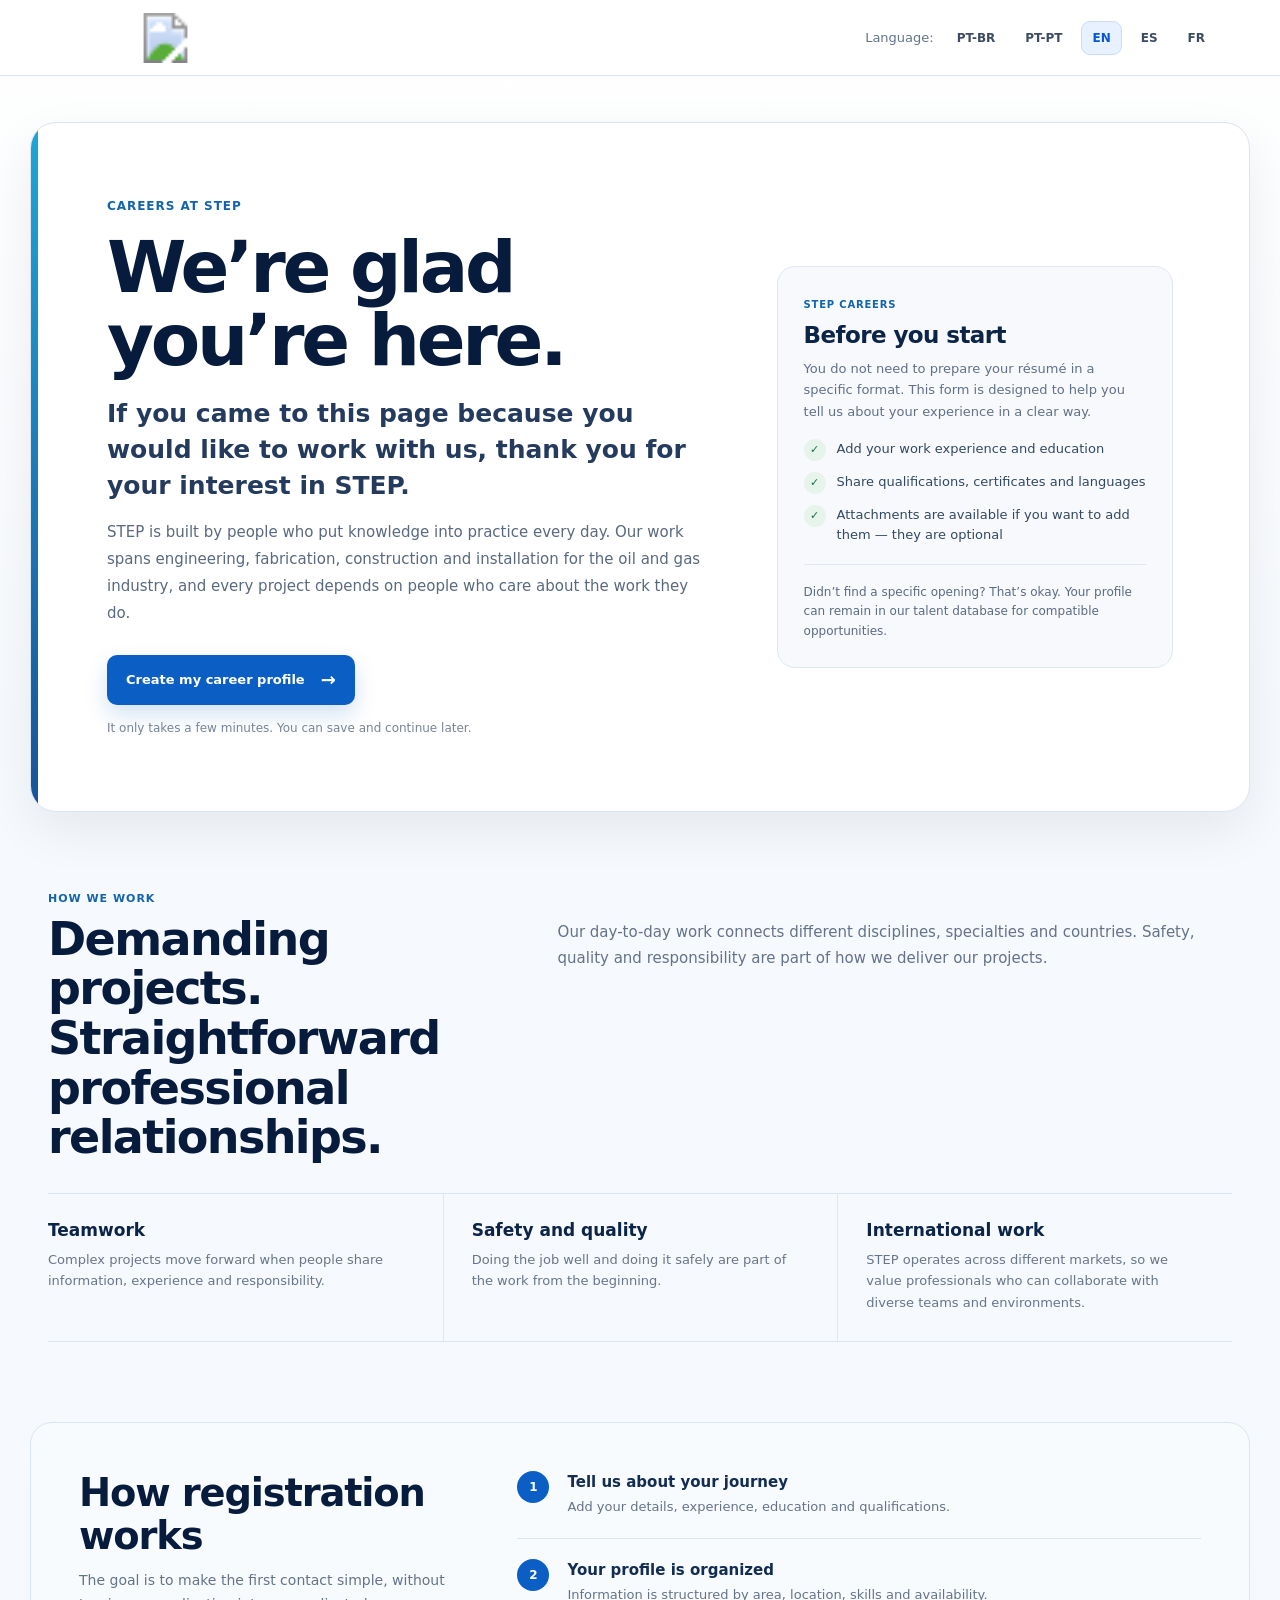
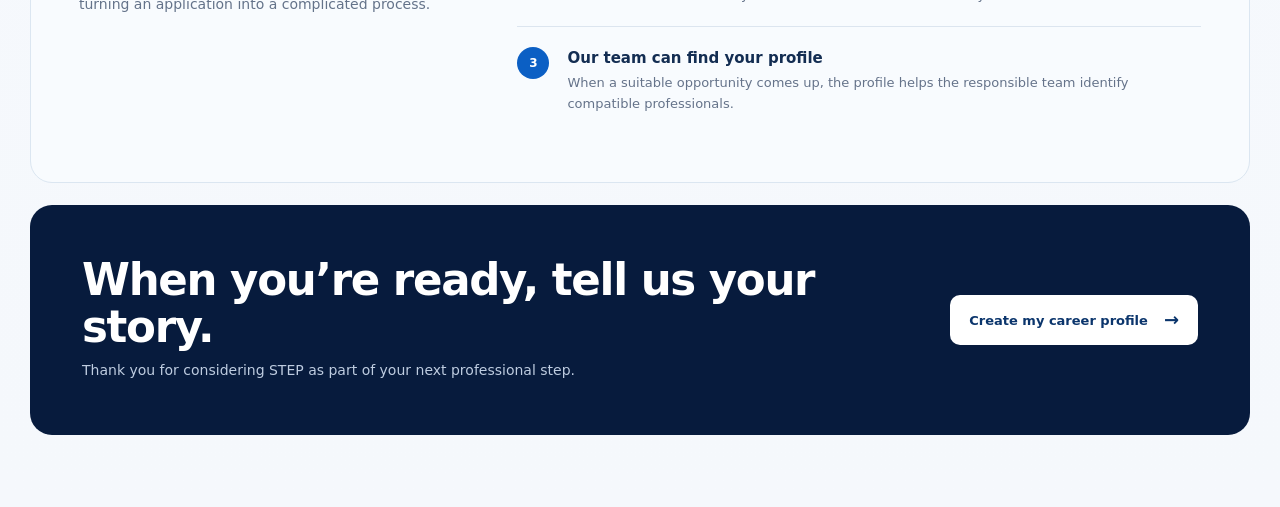
==== en/index.html @ a81ce8d3 "Ativa apresentação humanizada no portal em inglês" ====
<!doctype html>
<html lang="en">
<head>
  <meta charset="utf-8"><meta name="viewport" content="width=device-width,initial-scale=1">
  <title>STEP Careers | Jobs & Global Talent | STEP Oil & Gas</title>
  <meta name="description" content="Create your professional profile with STEP Oil & Gas. Join the STEP global talent database for engineering, construction, offshore, FPSO, maintenance, welding, inspection and STEP ManPower opportunities.">
  <meta name="robots" content="index,follow,max-image-preview:large,max-snippet:-1,max-video-preview:-1"><meta name="theme-color" content="#071b3d">
  <link rel="canonical" href="https://step-og.com/careers/en/">
  <link rel="alternate" hreflang="x-default" href="https://step-og.com/careers/"><link rel="alternate" hreflang="en" href="https://step-og.com/careers/en/"><link rel="alternate" hreflang="pt-BR" href="https://step-og.com/careers/pt-br/"><link rel="alternate" hreflang="pt-PT" href="https://step-og.com/careers/pt-pt/"><link rel="alternate" hreflang="es" href="https://step-og.com/careers/es/"><link rel="alternate" hreflang="fr" href="https://step-og.com/careers/fr/">
  <meta property="og:type" content="website"><meta property="og:site_name" content="STEP Oil & Gas"><meta property="og:locale" content="en_US"><meta property="og:title" content="STEP Careers | Global Talent"><meta property="og:description" content="Create your professional profile for future opportunities with STEP Oil & Gas and STEP Integrated Solutions."><meta property="og:url" content="https://step-og.com/careers/en/"><meta name="twitter:card" content="summary_large_image">
  <link rel="stylesheet" href="../src/styles.css">
  <script type="application/ld+json">{"@context":"https://schema.org","@graph":[{"@type":"Organization","@id":"https://step-og.com/#organization","name":"STEP Oil & Gas","alternateName":["STEP","STEP Integrated Solutions","STEP Solutions"],"url":"https://step-og.com/","areaServed":["Brazil","Portugal","Namibia","Norway","United States","Romania","Guyana"]},{"@type":"WebPage","@id":"https://step-og.com/careers/en/#webpage","url":"https://step-og.com/careers/en/","name":"STEP Careers | Jobs & Global Talent | STEP Oil & Gas","description":"Global professional profile registration for STEP Oil & Gas talent opportunities.","inLanguage":"en","about":{"@id":"https://step-og.com/#organization"}}]}</script>
</head>
<body>
  <div id="step-careers-root" data-locale="en" data-base="../"></div>
  <noscript><main style="max-width:900px;margin:60px auto;padding:24px;font-family:Arial,sans-serif"><h1>STEP Careers — STEP Oil & Gas</h1><p>Enable JavaScript to complete your career profile and join the STEP Integrated Solutions global talent database.</p></main></noscript>
  <script type="module" src="../src/module.js"></script>
  <script type="module" src="../src/landing-v3.js?v=3"></script>
</body>
</html>
---- src/styles.css ----
:root {
  --step-careers-navy:#071b3d;
  --step-careers-blue:#0757d4;
  --step-careers-blue-2:#0b6bff;
  --step-careers-cyan:#dfeeff;
  --step-careers-bg:#f5f8fc;
  --step-careers-card:#ffffff;
  --step-careers-text:#10213d;
  --step-careers-muted:#64748b;
  --step-careers-border:#d9e2ef;
  --step-careers-success:#0f9f64;
  --step-careers-danger:#d63b3b;
  --step-careers-warning:#d99200;
  --step-careers-radius:18px;
  --step-careers-shadow:0 14px 40px rgba(7,27,61,.08);
}

*{box-sizing:border-box}
body{margin:0;background:var(--step-careers-bg);color:var(--step-careers-text);font-family:Inter,ui-sans-serif,system-ui,-apple-system,BlinkMacSystemFont,"Segoe UI",sans-serif}

.step-careers-shell{min-height:100vh;background:linear-gradient(180deg,#fff 0,#f6f9fd 34%,#f5f8fc 100%)}
.step-careers-topbar{height:76px;background:#fff;border-bottom:1px solid var(--step-careers-border);display:flex;align-items:center;justify-content:space-between;padding:0 clamp(20px,5vw,72px);position:sticky;top:0;z-index:50}
.step-careers-brand{display:flex;align-items:center;gap:14px;text-decoration:none;color:var(--step-careers-navy)}
.step-careers-brandmark{width:42px;height:42px;border:3px solid var(--step-careers-blue);border-radius:50%;display:grid;place-items:center;font-weight:900;color:var(--step-careers-blue);letter-spacing:-1px}
.step-careers-brandtext strong{display:block;font-size:18px;letter-spacing:.01em}.step-careers-brandtext span{font-size:11px;color:var(--step-careers-muted);text-transform:uppercase;letter-spacing:.13em}

.step-careers-language{display:flex;align-items:center;gap:8px}.step-careers-language-label{font-size:13px;color:var(--step-careers-muted);margin-right:4px}.step-careers-language a{min-width:38px;height:34px;padding:0 10px;border-radius:9px;display:grid;place-items:center;border:1px solid transparent;text-decoration:none;color:#3d4b63;font-size:12px;font-weight:700}.step-careers-language a:hover{background:#eef5ff}.step-careers-language a[aria-current="page"]{background:#e8f1ff;color:var(--step-careers-blue);border-color:#c9dcff}

.step-careers-container{width:min(1220px,calc(100% - 32px));margin:0 auto;padding:46px 0 72px}.step-careers-hero{display:grid;grid-template-columns:minmax(0,1fr) auto;gap:30px;align-items:end;margin-bottom:28px}.step-careers-badge{display:inline-flex;align-items:center;gap:8px;padding:7px 12px;border-radius:999px;background:#eaf2ff;color:var(--step-careers-blue);font-weight:800;font-size:12px;letter-spacing:.04em;text-transform:uppercase;margin-bottom:14px}.step-careers-hero h1{font-size:clamp(34px,5vw,58px);line-height:1.02;letter-spacing:-.035em;margin:0 0 14px;color:var(--step-careers-navy)}.step-careers-hero p{margin:0;max-width:850px;font-size:16px;line-height:1.7;color:#52627b}.step-careers-hero-note{margin-top:8px!important;font-size:14px!important;color:#718096!important}.step-careers-progress-card{min-width:220px;background:var(--step-careers-card);border:1px solid var(--step-careers-border);border-radius:16px;padding:16px 18px;box-shadow:var(--step-careers-shadow)}.step-careers-progress-label{font-size:12px;color:var(--step-careers-muted);margin-bottom:8px}.step-careers-progress-track{height:8px;background:#edf2f8;border-radius:999px;overflow:hidden}.step-careers-progress-bar{height:100%;width:0;background:linear-gradient(90deg,var(--step-careers-blue),var(--step-careers-blue-2));border-radius:inherit;transition:width .25s ease}.step-careers-progress-value{font-weight:800;color:var(--step-careers-navy);font-size:13px;margin-top:8px}

.step-careers-form{display:grid;gap:16px}.step-careers-section{background:var(--step-careers-card);border:1px solid var(--step-careers-border);border-radius:var(--step-careers-radius);box-shadow:0 8px 26px rgba(7,27,61,.05);padding:24px}.step-careers-section-head{display:flex;align-items:center;justify-content:space-between;gap:16px;margin-bottom:18px}.step-careers-section h2{font-size:18px;margin:0;color:var(--step-careers-navy);letter-spacing:-.01em}.step-careers-section-hint{font-size:12px;color:var(--step-careers-muted)}

.step-careers-grid{display:grid;grid-template-columns:repeat(12,minmax(0,1fr));gap:15px}.step-careers-field{grid-column:span 6;display:flex;flex-direction:column;gap:7px}.step-careers-field.is-full{grid-column:1/-1}.step-careers-field.is-third{grid-column:span 4}.step-careers-field.is-quarter{grid-column:span 3}.step-careers-field label,.step-careers-label{font-size:12px;font-weight:750;color:#31415a}.step-careers-field label span{color:var(--step-careers-danger)}
.step-careers-field input,.step-careers-field select,.step-careers-field textarea{width:100%;border:1px solid #ccd7e7;border-radius:10px;background:#fff;color:var(--step-careers-text);font:inherit;font-size:14px;outline:none;transition:border-color .15s,box-shadow .15s;background-clip:padding-box}.step-careers-field input,.step-careers-field select{height:44px;padding:0 12px}.step-careers-field textarea{min-height:104px;resize:vertical;padding:12px}.step-careers-field input:focus,.step-careers-field select:focus,.step-careers-field textarea:focus{border-color:#72a7ff;box-shadow:0 0 0 3px rgba(11,107,255,.11)}

.step-careers-repeat-list{display:grid;gap:12px}.step-careers-repeat-item{border:1px solid #e2e8f1;background:#fbfdff;border-radius:14px;padding:16px;position:relative}.step-careers-repeat-actions{display:flex;justify-content:flex-end;margin-top:12px}.step-careers-inline-check{display:flex;align-items:center;gap:8px;margin-top:2px;font-size:13px;color:#4d5d75}.step-careers-inline-check input{width:16px;height:16px;accent-color:var(--step-careers-blue)}

.step-careers-qualifications{display:grid;grid-template-columns:repeat(4,minmax(0,1fr));gap:10px;margin-bottom:16px}.step-careers-chip-check{display:flex;align-items:center;gap:9px;border:1px solid #d8e2ef;background:#fbfdff;border-radius:10px;padding:11px 12px;font-size:13px;color:#33445d}.step-careers-chip-check input{accent-color:var(--step-careers-blue)}

.step-careers-btn{border:0;border-radius:10px;min-height:42px;padding:0 16px;font:inherit;font-size:13px;font-weight:800;cursor:pointer;display:inline-flex;align-items:center;justify-content:center;gap:8px;transition:transform .15s,box-shadow .15s,background .15s}.step-careers-btn:hover{transform:translateY(-1px)}.step-careers-btn-primary{background:linear-gradient(135deg,var(--step-careers-blue),var(--step-careers-blue-2));color:#fff;box-shadow:0 10px 24px rgba(7,87,212,.2)}.step-careers-btn-secondary{background:#fff;color:var(--step-careers-blue);border:1px solid #b9cff2}.step-careers-btn-ghost{background:#f6f8fb;color:#6b778b;border:1px solid #e0e7f0}.step-careers-btn-danger{background:#fff5f5;color:var(--step-careers-danger);border:1px solid #f2caca}.step-careers-btn-small{min-height:36px;padding:0 12px;font-size:12px}

.step-careers-footer-actions{position:sticky;bottom:0;z-index:30;display:flex;align-items:center;justify-content:space-between;gap:18px;padding:16px 18px;margin-top:2px;border:1px solid var(--step-careers-border);border-radius:16px;background:rgba(255,255,255,.94);backdrop-filter:blur(14px);box-shadow:0 -12px 34px rgba(7,27,61,.06)}.step-careers-consent{display:flex;align-items:flex-start;gap:10px;max-width:760px;font-size:12px;line-height:1.55;color:#5b6a80}.step-careers-consent input{margin-top:2px;accent-color:var(--step-careers-blue)}.step-careers-actions{display:flex;gap:10px;white-space:nowrap}

.step-careers-status{display:none;border-radius:12px;padding:13px 15px;font-size:13px;font-weight:700;margin-bottom:4px}.step-careers-status.is-visible{display:block}.step-careers-status.is-success{background:#ebfbf4;color:#0b7650;border:1px solid #bfe8d5}.step-careers-status.is-error{background:#fff1f1;color:#a52828;border:1px solid #f0c5c5}.step-careers-status.is-info{background:#edf5ff;color:#185cae;border:1px solid #c8ddfb}

.step-careers-seo-context{margin:28px 0 0;padding:20px 22px;border-radius:14px;background:#eef5ff;border:1px solid #d7e6fb;color:#44566f}.step-careers-seo-context h2{font-size:16px;margin:0 0 8px;color:var(--step-careers-navy)}.step-careers-seo-context p{font-size:13px;line-height:1.65;margin:0}.step-careers-seo-context a{color:var(--step-careers-blue);font-weight:750}

@media (max-width:900px){.step-careers-hero{grid-template-columns:1fr}.step-careers-progress-card{display:none}.step-careers-field,.step-careers-field.is-third,.step-careers-field.is-quarter{grid-column:1/-1}.step-careers-qualifications{grid-template-columns:repeat(2,minmax(0,1fr))}.step-careers-footer-actions{position:static;align-items:stretch;flex-direction:column}.step-careers-actions{display:grid;grid-template-columns:1fr 1fr}.step-careers-topbar{height:auto;min-height:72px;padding:12px 18px;gap:12px}.step-careers-language-label{display:none}}
@media (max-width:560px){.step-careers-container{width:min(100% - 20px,1220px);padding-top:30px}.step-careers-section{padding:18px}.step-careers-section-head{align-items:flex-start;flex-direction:column}.step-careers-qualifications{grid-template-columns:1fr}.step-careers-language{gap:2px}.step-careers-language a{min-width:32px;padding:0 7px}.step-careers-brandtext span{display:none}.step-careers-actions{grid-template-columns:1fr}.step-careers-hero h1{font-size:34px}}
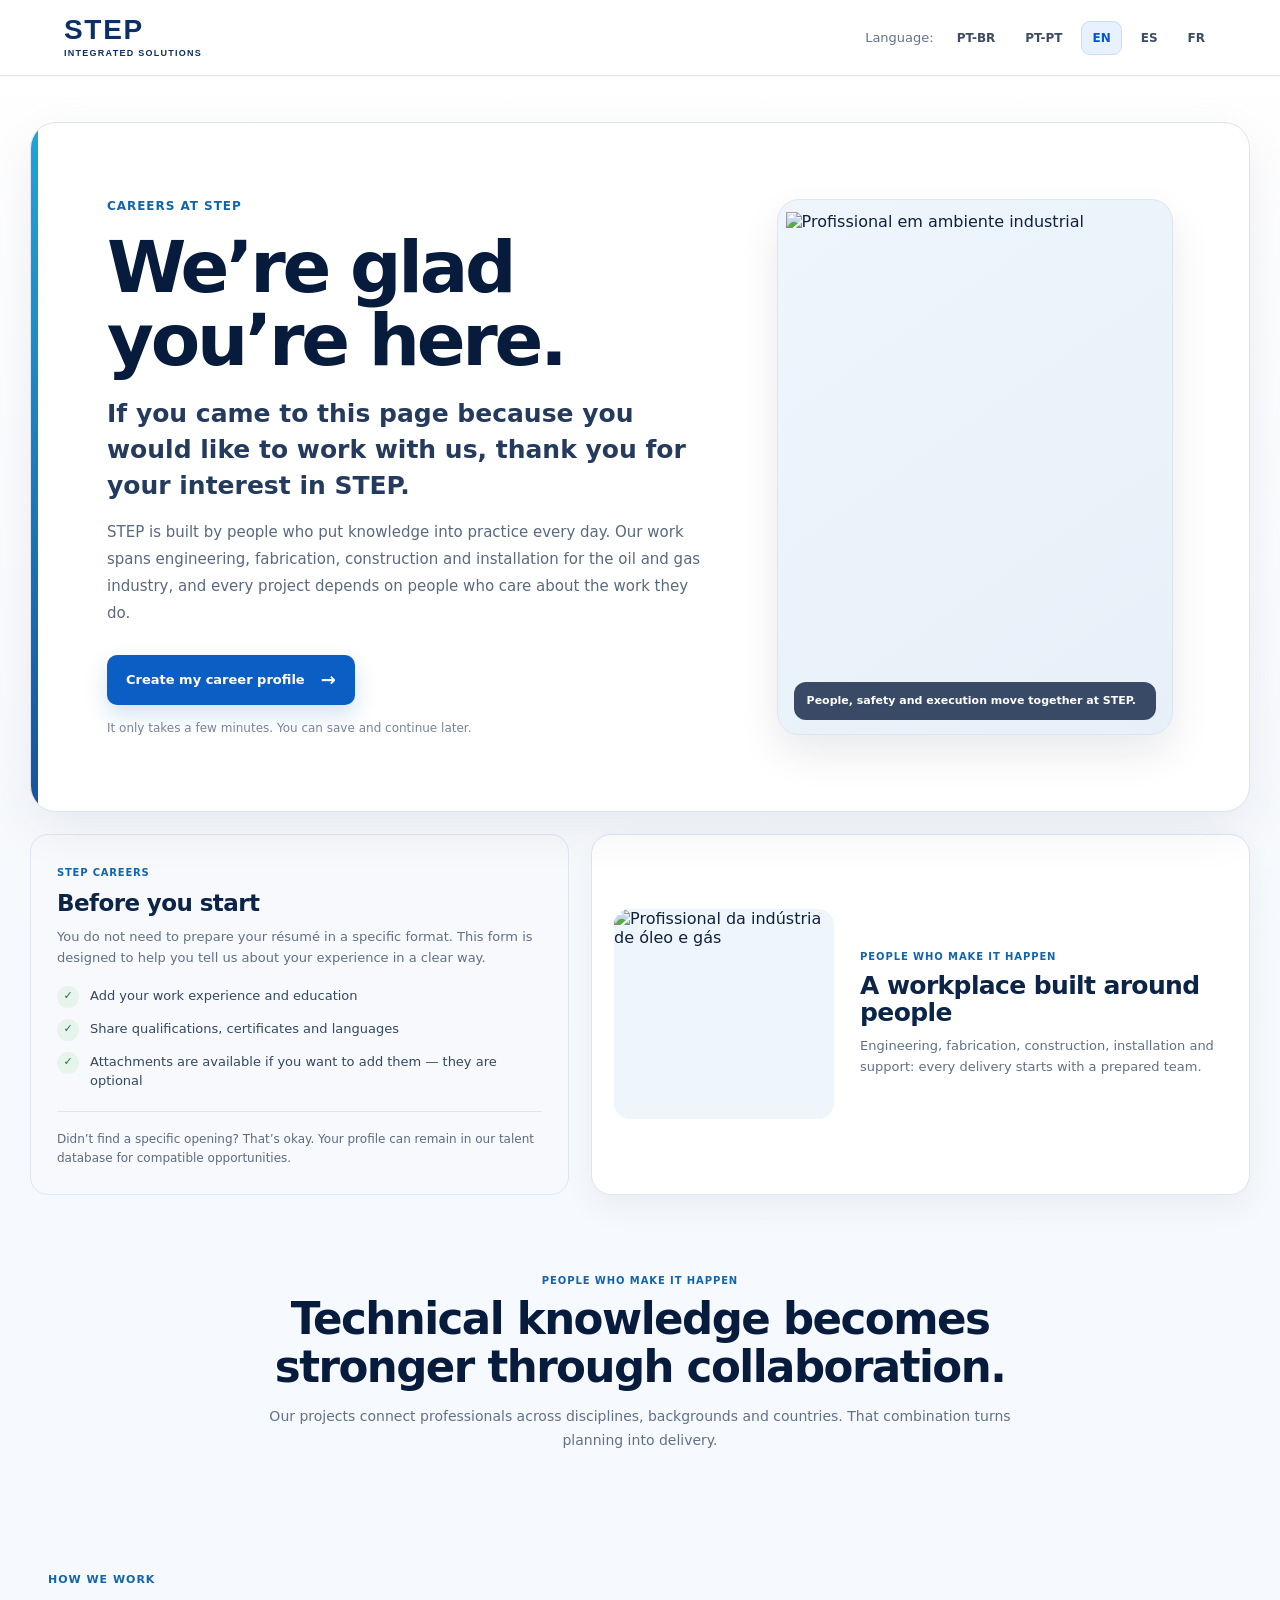
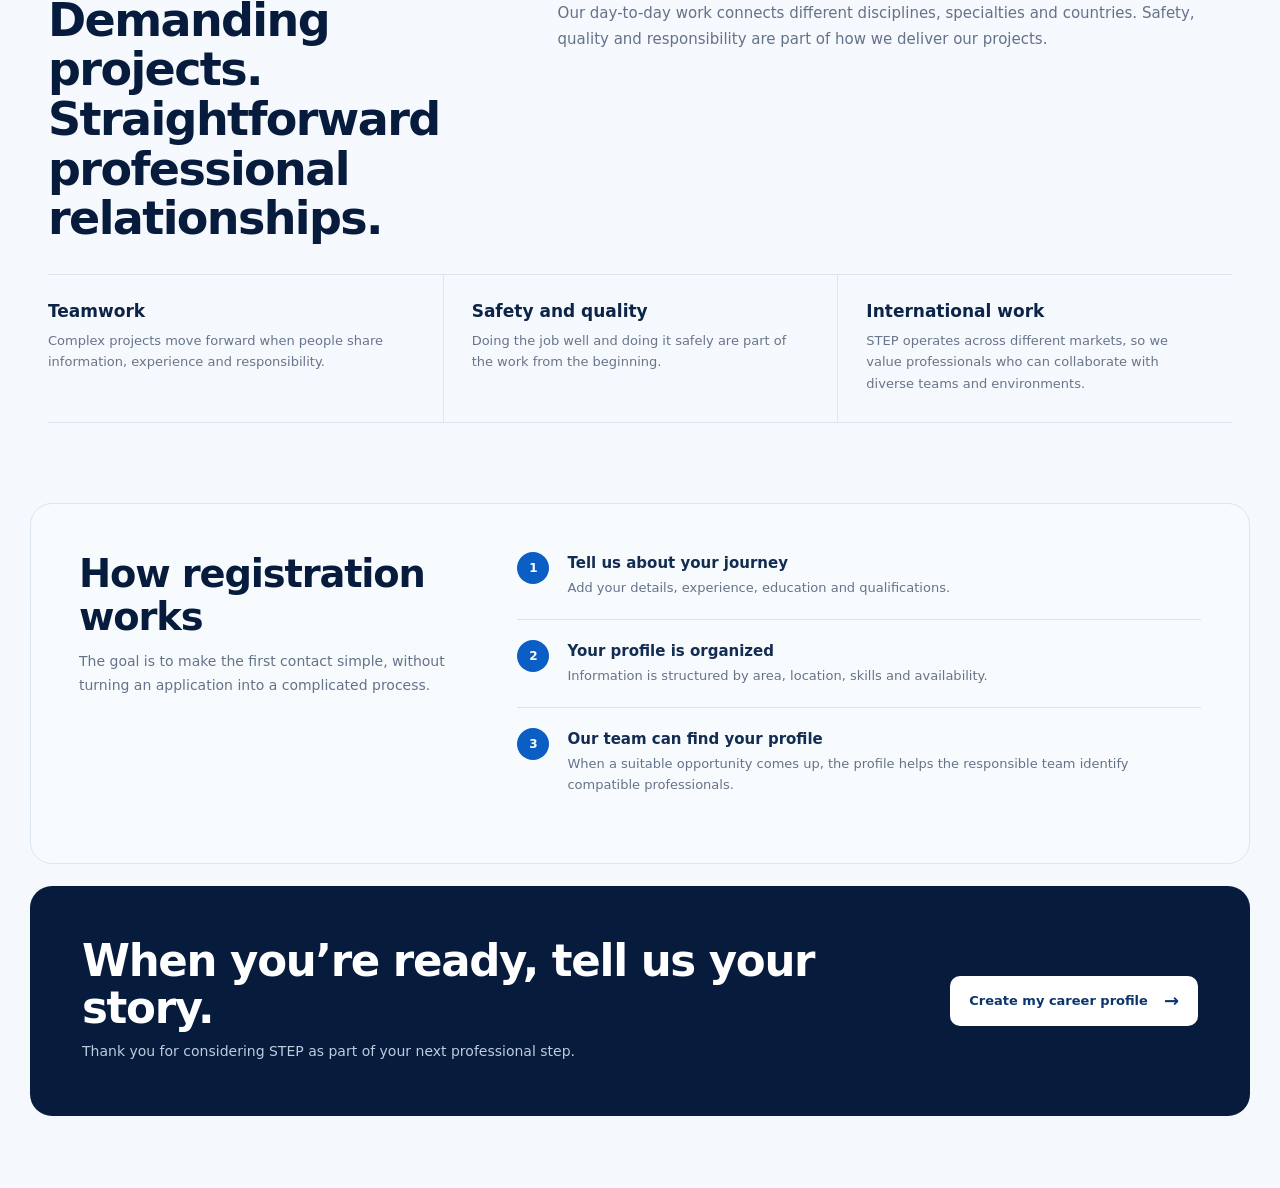
==== commit 2639f2a6: "Ativa logo favicon e imagens no portal EN" ====
--- a/en/index.html
+++ b/en/index.html
@@ -16,5 +16,6 @@
   <noscript><main style="max-width:900px;margin:60px auto;padding:24px;font-family:Arial,sans-serif"><h1>STEP Careers — STEP Oil & Gas</h1><p>Enable JavaScript to complete your career profile and join the STEP Integrated Solutions global talent database.</p></main></noscript>
   <script type="module" src="../src/module.js"></script>
   <script type="module" src="../src/landing-v3.js?v=3"></script>
+  <script type="module" src="../src/visual-fix.js?v=1"></script>
 </body>
 </html>
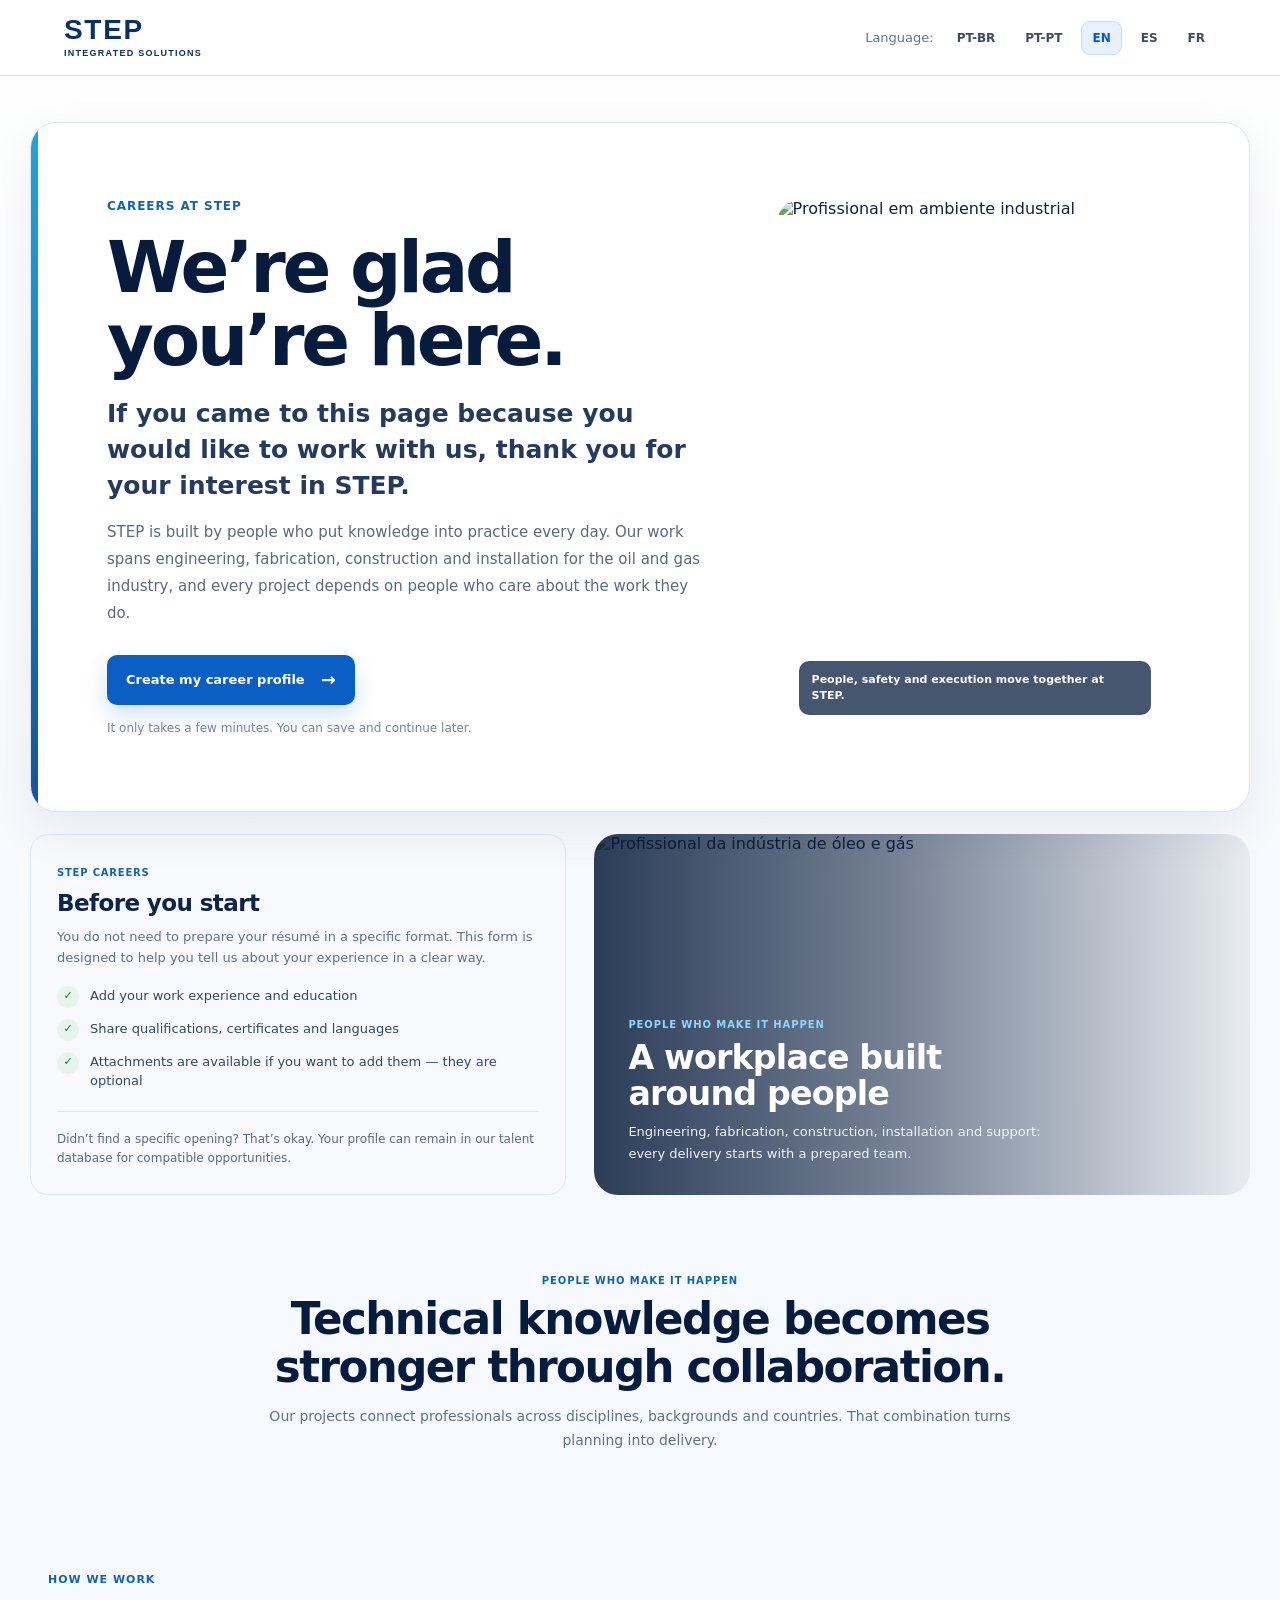
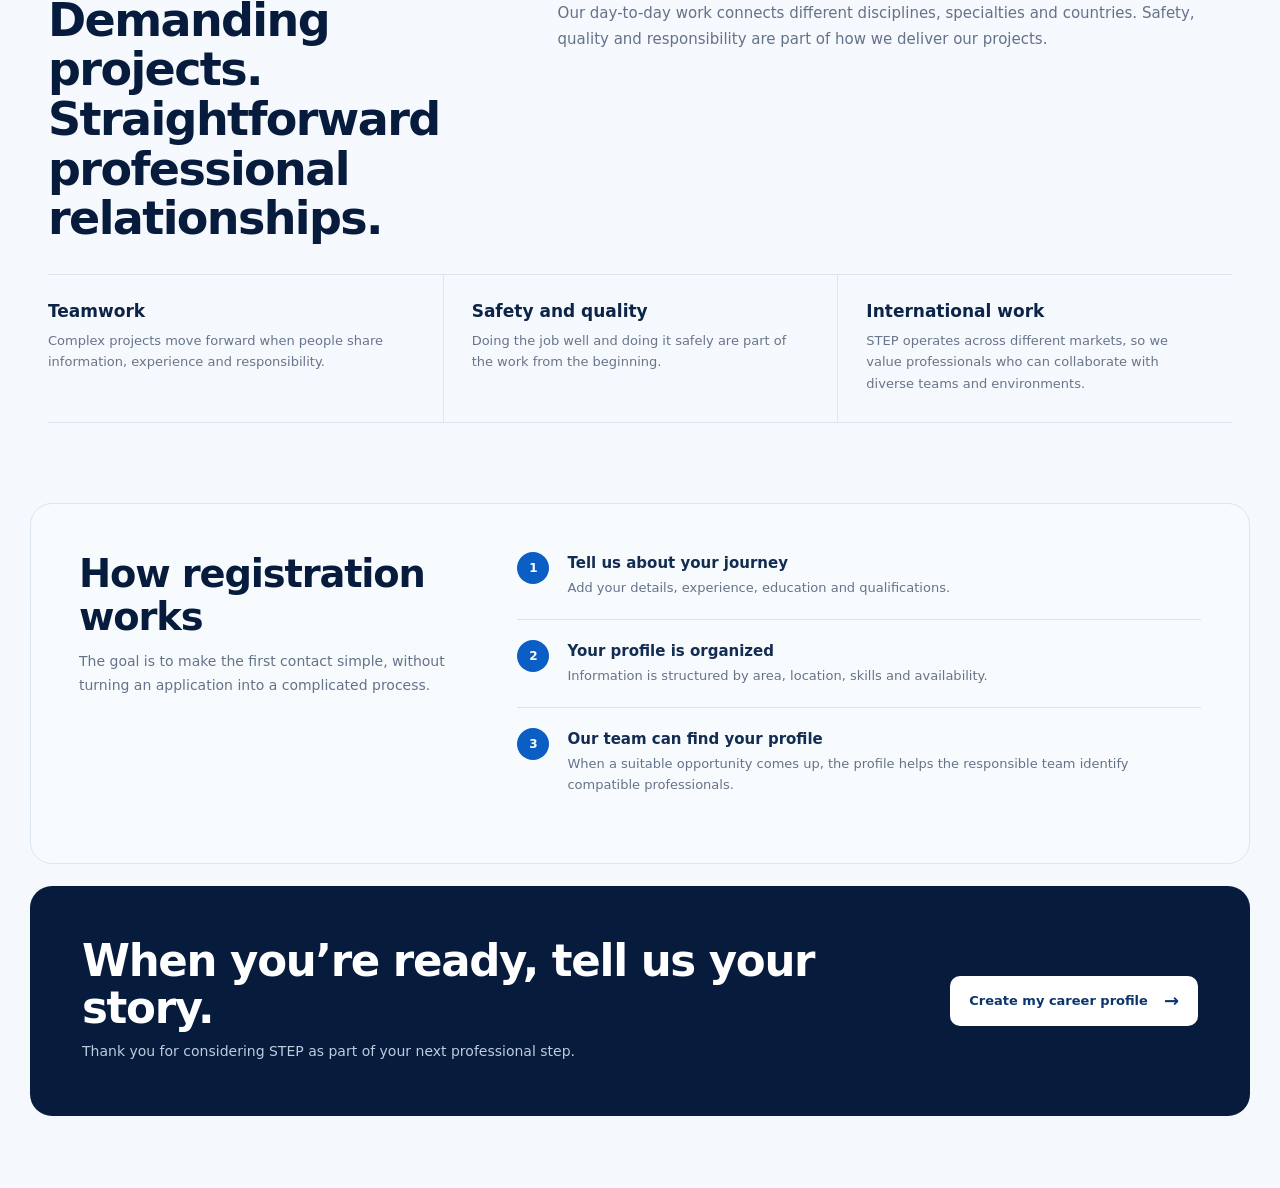
==== commit 1b009e94: "Atualiza cache visual da página EN" ====
--- a/en/index.html
+++ b/en/index.html
@@ -17,5 +17,6 @@
   <script type="module" src="../src/module.js"></script>
   <script type="module" src="../src/landing-v3.js?v=3"></script>
   <script type="module" src="../src/visual-fix.js?v=1"></script>
+  <script type="module" src="../src/immediate-availability.js?v=2"></script>
 </body>
 </html>
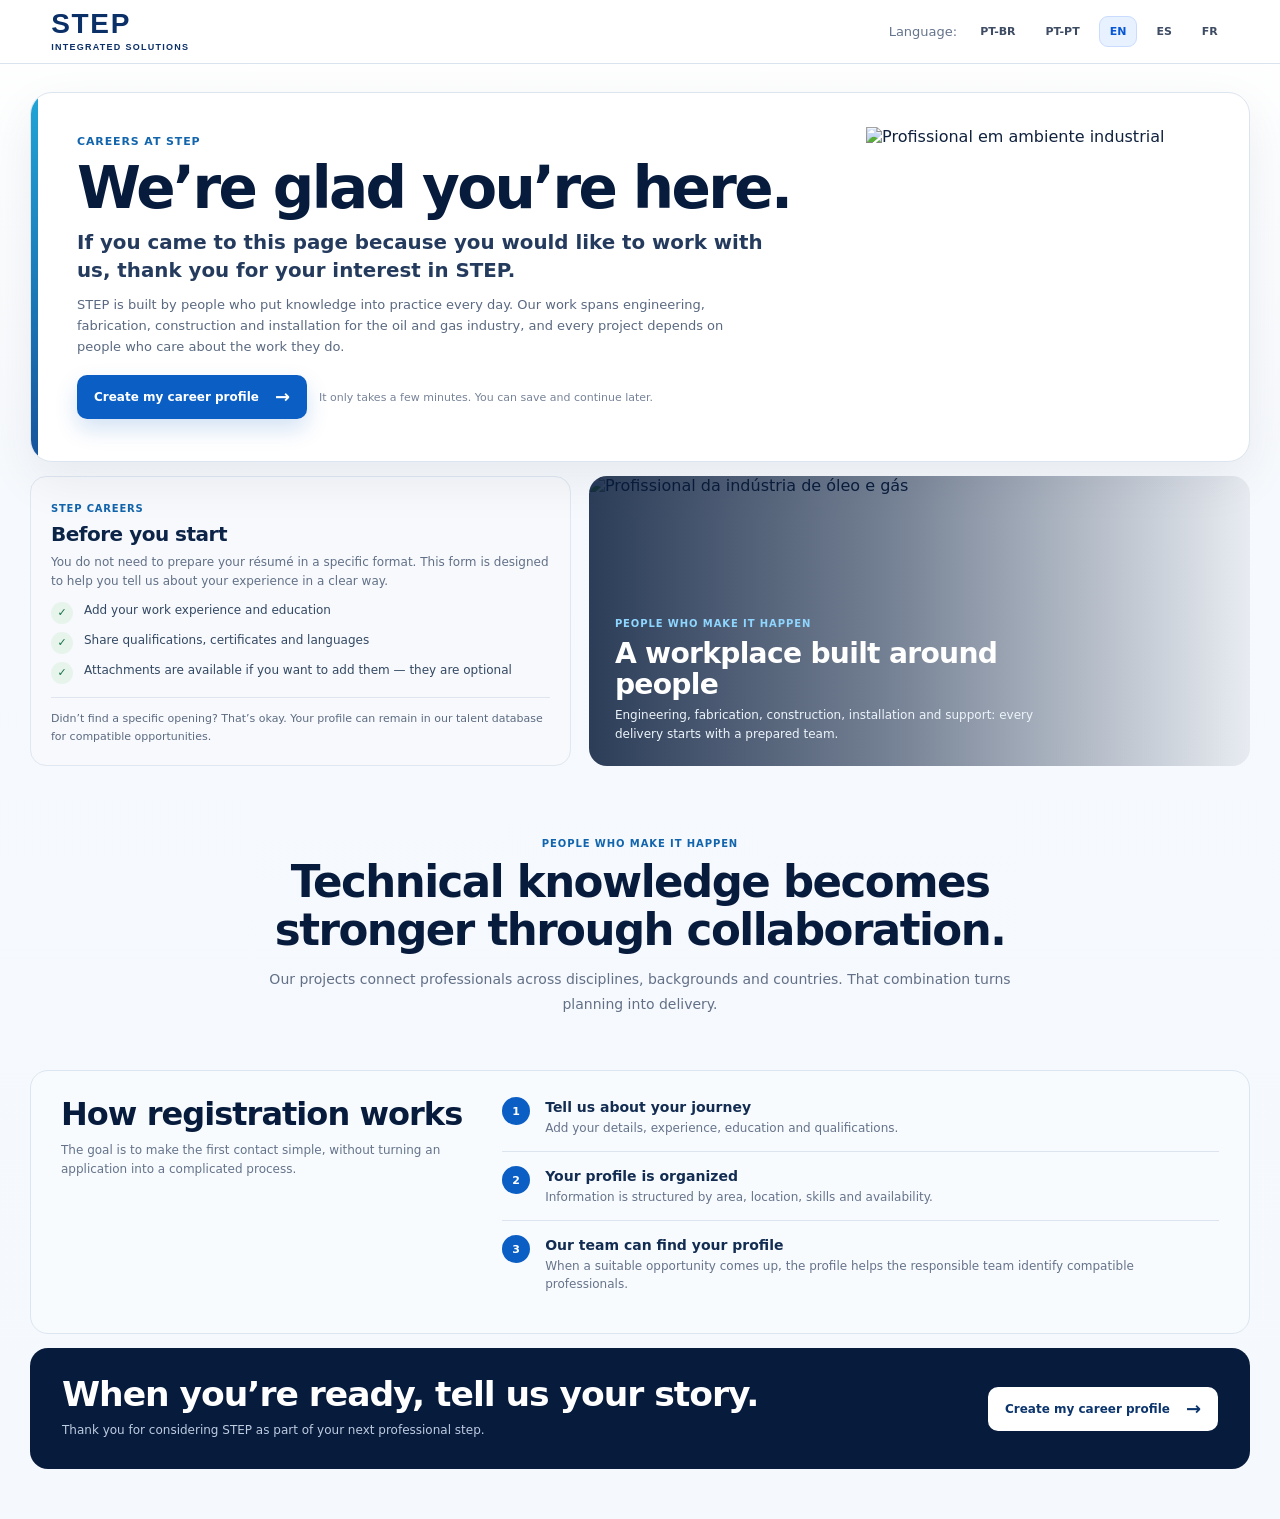
==== commit a986de5a: "Atualiza cache da integração Supabase EN" ====
--- a/en/index.html
+++ b/en/index.html
@@ -17,6 +17,6 @@
   <script type="module" src="../src/module.js"></script>
   <script type="module" src="../src/landing-v3.js?v=3"></script>
   <script type="module" src="../src/visual-fix.js?v=1"></script>
-  <script type="module" src="../src/immediate-availability.js?v=2"></script>
+  <script type="module" src="../src/immediate-availability.js?v=3"></script>
 </body>
 </html>
